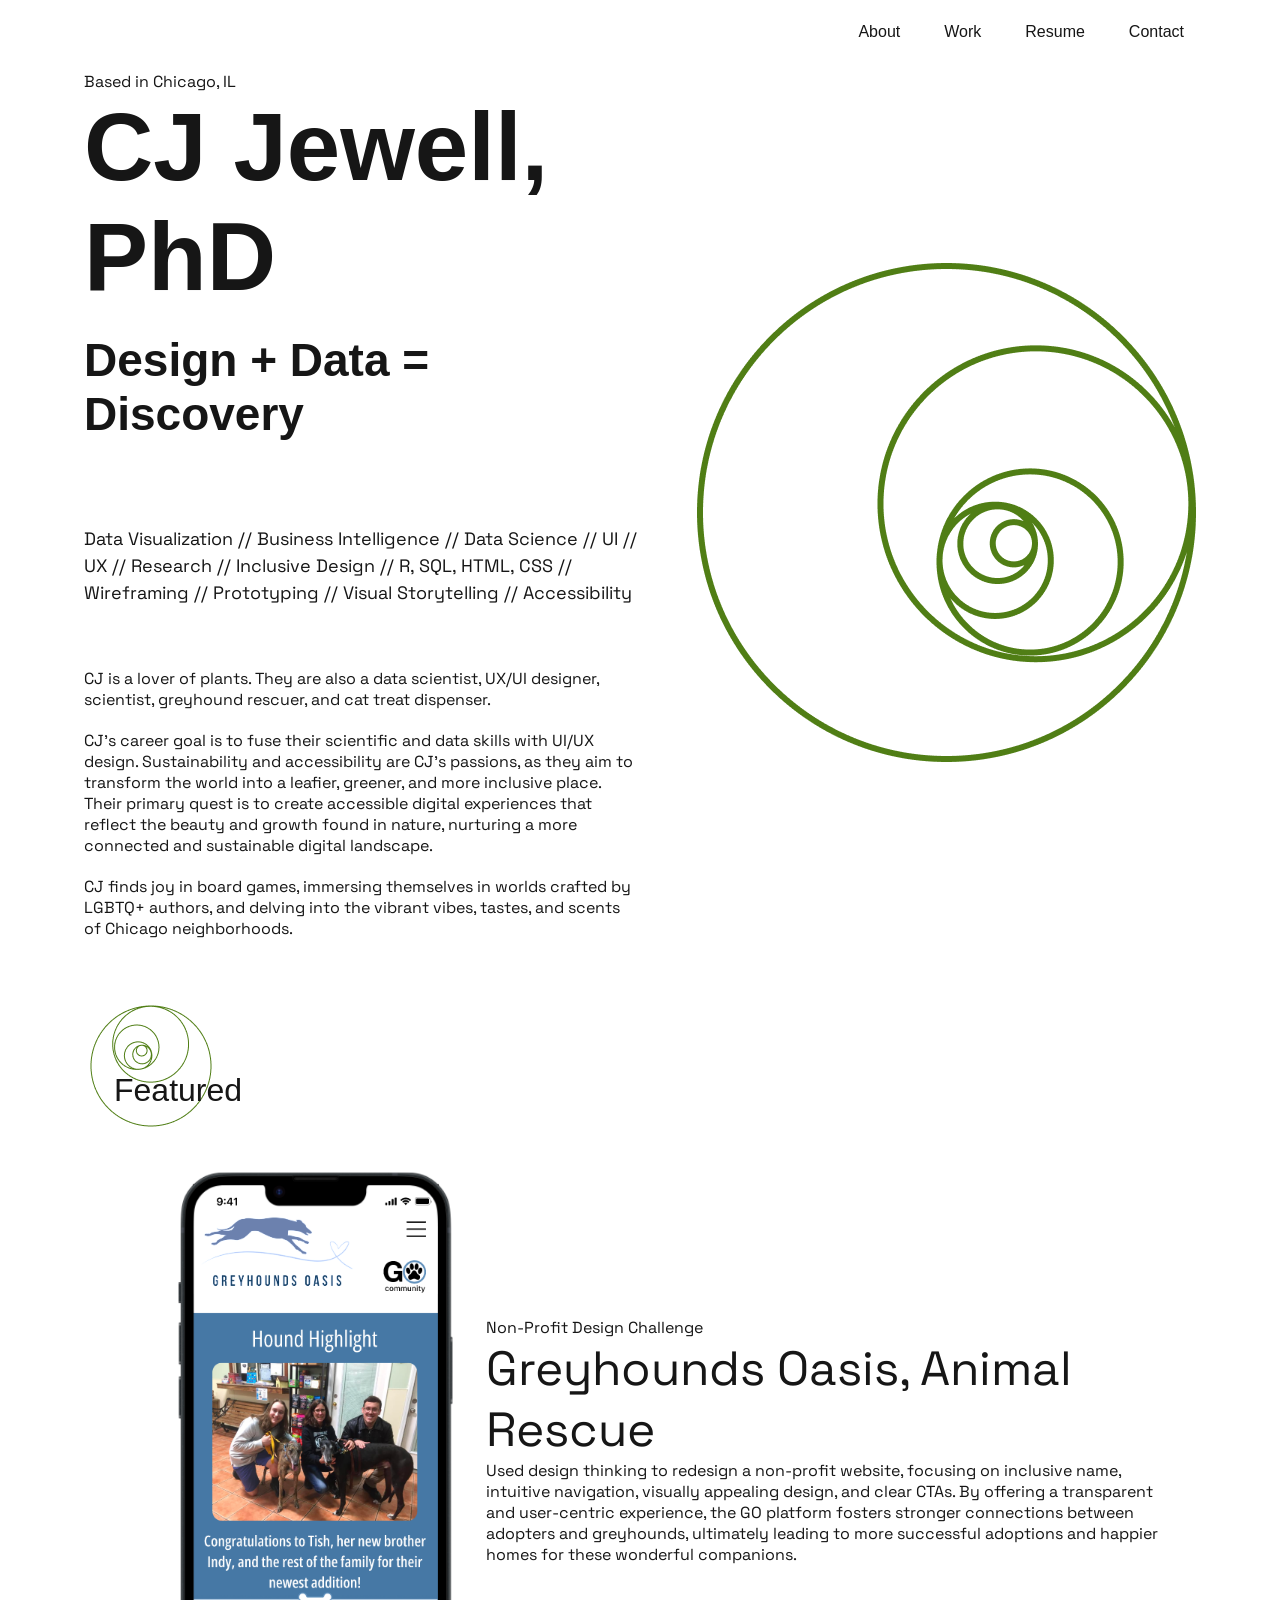
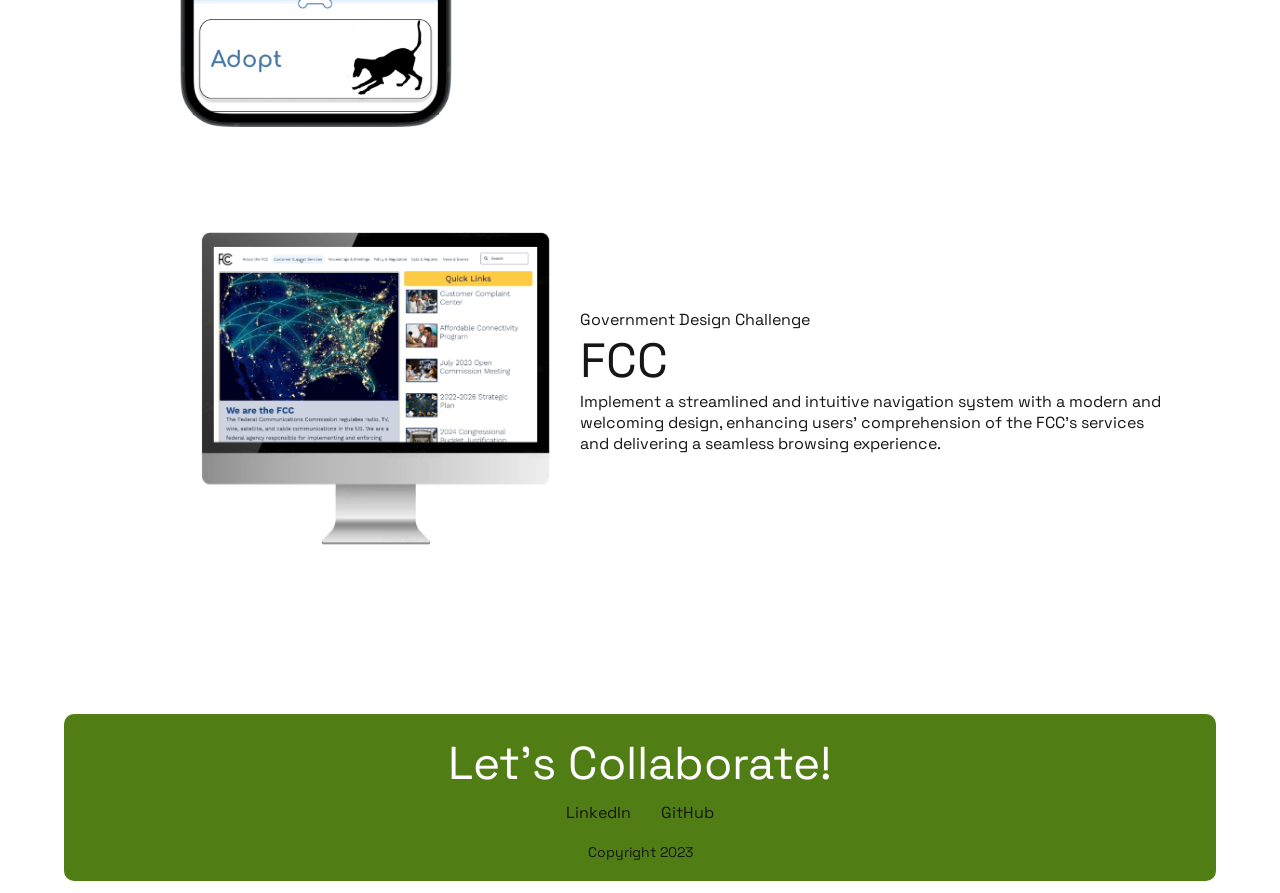
==== index.html @ e3244ff7 "Replaced with HW 18" ====
<!DOCTYPE html>
<html lang="en">
<head>
    <meta charset="UTF-8">
    <meta name="viewport" content="width=device-width, initial-scale=1.0">
    <title>CJ Jewell PhD</title>
    <link rel="stylesheet" href="CSS/style.css">

    <!--  Fonts -->
    <link rel="preconnect" href="https://fonts.googleapis.com">
    <link rel="preconnect" href="https://fonts.gstatic.com" crossorigin>
    <link href="https://fonts.googleapis.com/css2?family=Space+Grotesk:wght@300;400;500;600;700&display=swap" rel="stylesheet">

    <link rel="stylesheet" href="Fonts/VioletSans-Regular.ttf">



   <!--  <script src="script.js"></script> -->
</head>

<!-----------------         body         -------------------->

<body>

    <!------- header-->

    <header>
        <nav>
            <ul class="nav-list">
                <li><a href="#">About</a></li>
                <li><a href="#">Work</a></li>
                <li><a href="#">Resume</a></li>
                <li><a href="#">Contact</a></li>
            </ul>
        </nav>
    </header>
    

    <!--------hero-->
    <hero>
        <div class="hero-text-container">
            <p class = "chicago">Based in Chicago, IL</p>
            <h1 class = "cj">CJ Jewell, PhD</h1>
            <br>
            <h2 class = "ddd">Design + Data = Discovery</h2>
            <br>
            <br>
            <br>
            <br>    
            <p class="skills">Data Visualization // Business Intelligence // Data Science // UI // UX // Research // Inclusive Design // R, SQL, HTML, CSS // Wireframing // Prototyping // Visual Storytelling // Accessibility</p>

            <br>
            <br>
            <p>CJ is a lover of plants. They are also a data scientist, UX/UI designer, scientist, greyhound rescuer, and cat treat dispenser.</p>
            <p>CJ's career goal is to fuse their scientific and data skills with UI/UX design. Sustainability and accessibility are CJ's passions, as they aim to transform the world into a leafier, greener, and more inclusive place. Their primary quest is to create accessible digital experiences that reflect the beauty and growth found in nature, nurturing a more connected and sustainable digital landscape.</p>
            <p>CJ finds joy in board games, immersing themselves in worlds crafted by LGBTQ+ authors, and delving into the vibrant vibes, tastes, and scents of Chicago neighborhoods.</p>

        </div>
        

        <div class = "hero-logo-container">    
            <img src="Images/Logo.png"> 
        </div>

    </hero>







    <!--------main-->
    <main>
        <div class="topicheader">
            <div class="headertext">
                <p class="topictext">Featured</p>

            </div>
        </div>
        <br>
        <br>

        <div class="grid-container">
            <eyecandy class="grid-item">
              <img src="Images/GO Mobile Home.png">
            </eyecandy>
            <projtext>
                <projtype>Non-Profit Design Challenge</projtype>
                <br>
                <projtitle id="ProjectTitle">Greyhounds Oasis, Animal Rescue</projtitle>
                <br>
                <description>Used design thinking to redesign a non-profit website, focusing on inclusive name, intuitive navigation, visually appealing design, and clear CTAs. By offering a transparent and user-centric experience, the GO platform fosters stronger connections between adopters and greyhounds, ultimately leading to more successful adoptions and happier homes for these wonderful companions.</description>
            </projtext>
        </div>
          
        <div class="grid-container">
            <eyecandy class="grid-item">
              <img src="Images/FCC Desktop Home.png">
            </eyecandy>
            <projtext>
                <projtype>Government Design Challenge</projtype>
                <br>
                <projtitle id="ProjectTitle">FCC</projtitle>
                <br>
                <description>Implement a streamlined and intuitive navigation system with a modern and welcoming design, enhancing users' comprehension of the FCC's services and delivering a seamless browsing experience.</description>
            </projtext>
        </div>
    </main>
    <br>
    <br>
    <br>
    
    <!------- footer-->

    <footer>
 <!--      <div class="dome-background">
            <div class="dome">
                <div class="content"> -->
                    <p class="colab">Let's Collaborate!</p>
                    <ul class="footlist">
                        <li><a href="https://www.linkedin.com/in/cj-jewell">LinkedIn</a></li>
                        <li><a href="https://github.com/CJ-Jewell">GitHub</a></li>
                        <!-- <li><a href="#">Email</a></li> -->
                    </ul>
                    <p>Copyright 2023</p>
            <!--    </div>
            </div>
        </div> -->
        
    </footer>

</body>
</html>
---- CSS/style.css ----
/* style */

/* Reset some default browser styles */
body, h1, h2, h3, p, ul, li {
    margin: 0;
    padding: 0;
    list-style-type: none;
}


/* Whole page */
body {
    background-color: #fff;
    color: #161616;
    font-family: 'Space Grotesk', sans-serif;
    padding: 1% 5% 1% 5%;
}

p {
    margin-bottom: 20px;
}

/*** Header ***/
header {
    background-color: #fff;
    padding: 10px 20px;
    display: flex;
    justify-content: flex-end; /* aligns nav li to the right*/
    align-items: center; /* vertically aligns items */
    font-family: "Violet Sans", sans-serif;
}

/* Navigation links */
.nav-list {
    list-style: none;
    display: flex;
    align-items: center;
    margin: 0;
    padding: 0;
}

.nav-list li {
    margin-left: 20px;
}

.nav-list li:first-child {
    margin-left: 0;
}

.nav-list a {
    text-decoration: none;
    color: #161616;
    padding: 8px 12px;
    background-color: #fff;
    border-radius: 20px;
    transition: background-color 0.2s ease;
}

.nav-list a:hover {
    background-color: #507E15;
}


/*** hero ***/
hero {
    display: flex;
    flex-direction: row;
    align-items: center;
    justify-content: space-between;
    padding: 20px;
    background-color: #fff;
}

.chicago {
    font-size: 16px;
    margin: 0;
}

.cj {
    font-size: 96px;
    font-family: "Violet Sans", sans-serif;
    margin:0;
}

.ddd {
    font-size: 46px;
    font-family: "Violet Sans", sans-serif;
}

.skills {
    line-height: 1.5;
    font-size: 18px;
}


/* Images */

.hero-logo-container img {
    max-width: 100%;
    height: auto;
    margin-left: 20px;
}

.hero-text-container {
    flex: 1;
    margin-right: 40px;
}





/* Style the main content section */
main {
    padding: 20px;
}

.topicheader {
    display: flex;
    height: 110px;
    width: 100%;
    flex-direction: row;
}

.headertext {
    position: relative;
    background-image: url("../Images/Logo\ Small.png");
    background-repeat: no-repeat;
    margin-bottom: 20px;
    padding: 10px;
    display: flex;
    width: 100%;
    height: 100%;
    padding-top: 20px;
    justify-content: flex-start;
    align-items: flex-end;

}

.topictext {
    font-size: 32px;
    font-family: "Violet Sans", sans-serif;
    margin: 20px;
}

/********** main content */
.grid-container {
    display: grid;
    grid-template-areas: 
    "eyecandy projtext projtext"
    "eyecandy projtext projtext"
    "eyecandy projtext projtext";
    justify-content: center; 
    align-items: center;
    gap: 30px; /* between grid items */
    margin-bottom: 20px; /* margin between grid containers */
  }
  
.projtext {
    display:grid;
    grid-template-areas:
    "projtype"
    "projtitle"
    "description";
}

.projtext > projtitle {
    background-color: antiquewhite;
}
  /* Style for the grid item containing the image */
  .grid-item img {
    max-width: 75%;
    height: auto;
    align-content: center;
    justify-content: right;
    margin-left: 25%;
    padding-top: 20px;
  }
  
  /* Style for the text grid item */
  .grid-item.text {
    text-align: left;
  }

  #ProjectTitle {
    font-size: 48px;
    font-family: 'Space Grotesk', sans-serif;
  }




/***** Style the footer */
footer {
    background-color: #507E15; 
    color: #161616;
    text-align: center;
    padding: 20px;
    position: relative;
    display: flex;
    flex-direction: column;
    align-items: center;
    border-radius: 10px;
}

/*
.dome-background {
    position: absolute;
    top: 0;
    left: 0;
    right: 0;
    height: 350px;
    overflow: hidden;
}

.dome {
    position: absolute;
    bottom: -350px; /* Half of the dome height */
/*    left: 50%;
    transform: translateX(-50%);
    width: 80%;
    height: 600px; /* Adjust the height of the dome */
/*    background-color: #507E15;
    border-radius: 50%;
    border-top-left-radius: 10;
    border-top-right-radius: 10;
    z-index: -1;
}

.content {
    position: absolute;
    bottom: 80%;
    left: 50%;
    transform: translate(-50%,50%);
    display: flex;
    align-items: center;
    flex-direction: column;
    z-index: 1;
}
*/  

.colab {
    font-size: 46px;
    margin-bottom: 10px;
    color: #fff;
}


/* Style for the navigation list */
.footlist {
    display: flex;
    justify-content: center;
    margin-bottom: 20px;
    z-index: 1;
}

.footlist li {
    margin: 0 15px;
}

.footlist a {
    text-decoration: none;
    color: #161616;
    transition: all 0.3s ease;
}

.footlist a:hover {
    color: #fff;
}

/* copyright */
footer p:last-child {
    margin: 0;
    font-size: 14px;
}


/* Media query for responsiveness */
@media (max-width: 768px) {
    nav li {
        display: block;
        margin-right: 0;
        margin-bottom: 10px;
    }

    .grid-container {
        grid-template-areas: 
        "eyecandy"
        "projtext";
    }
}
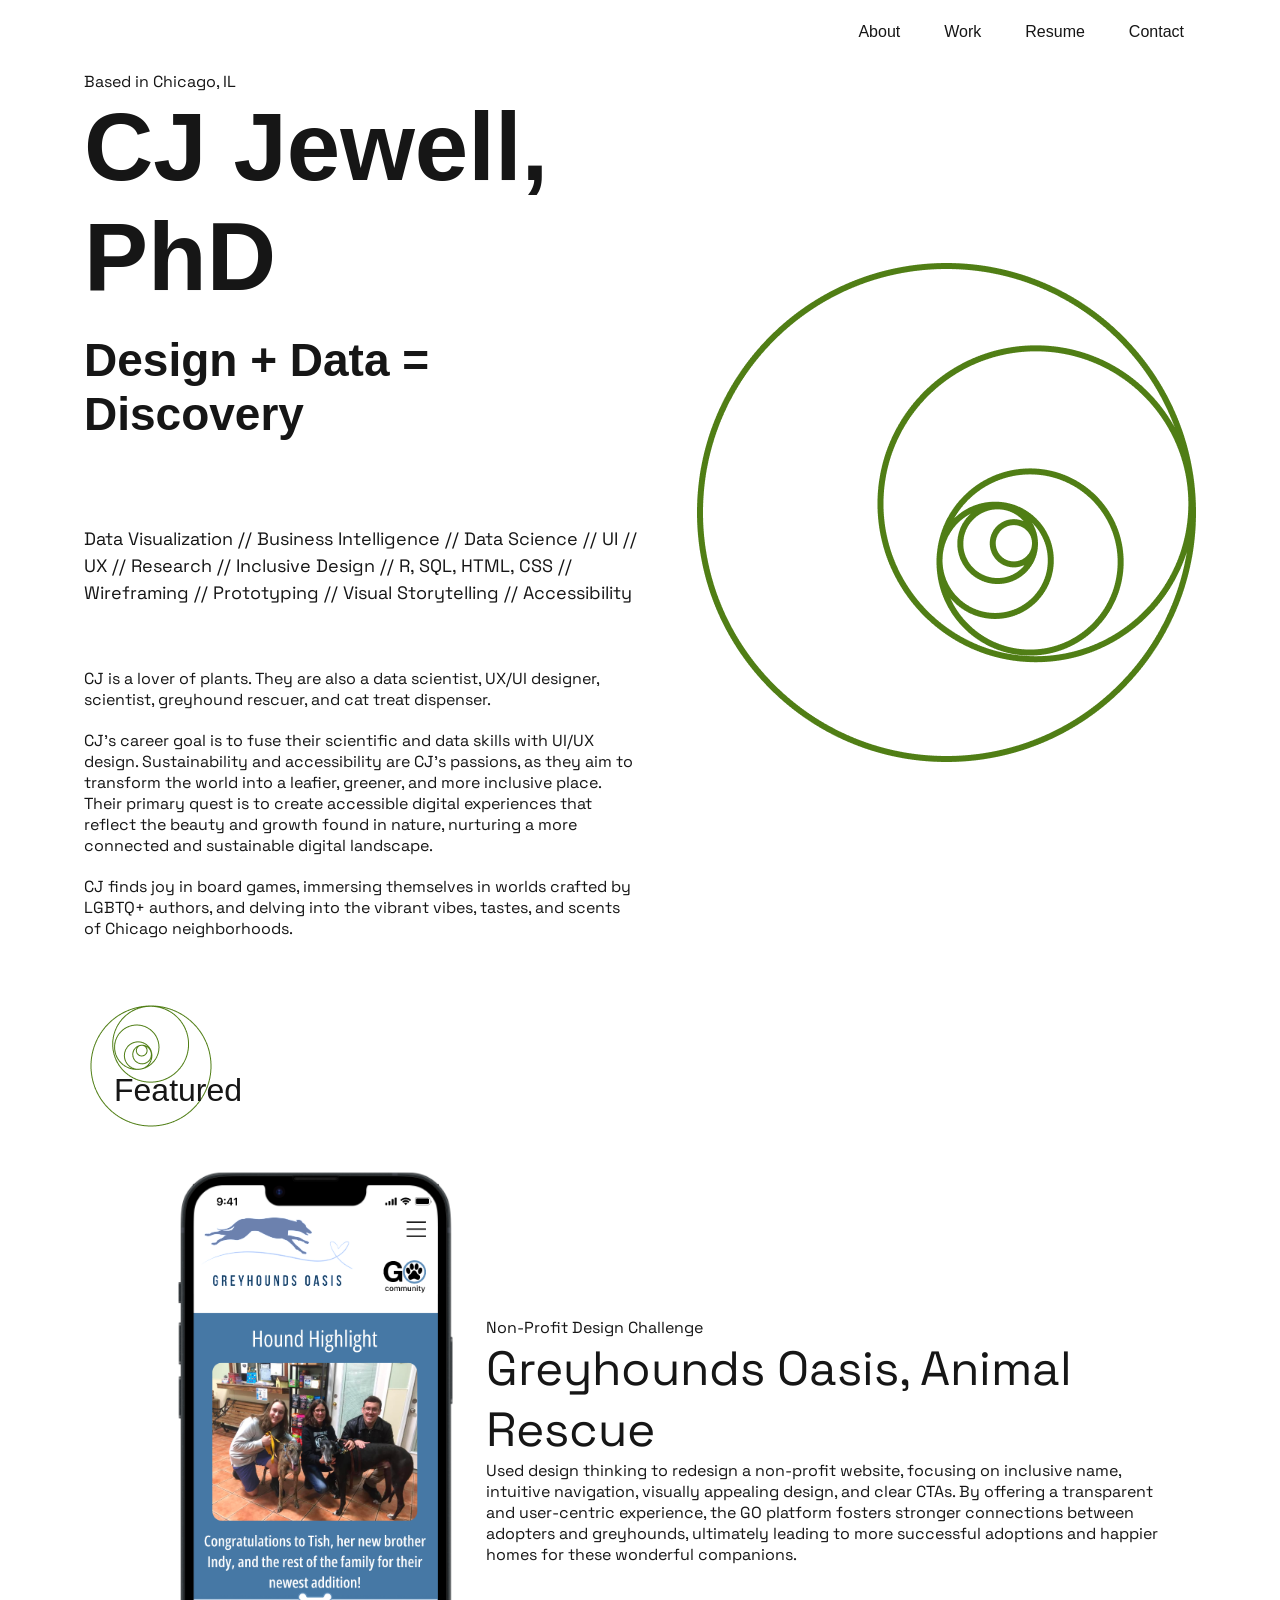
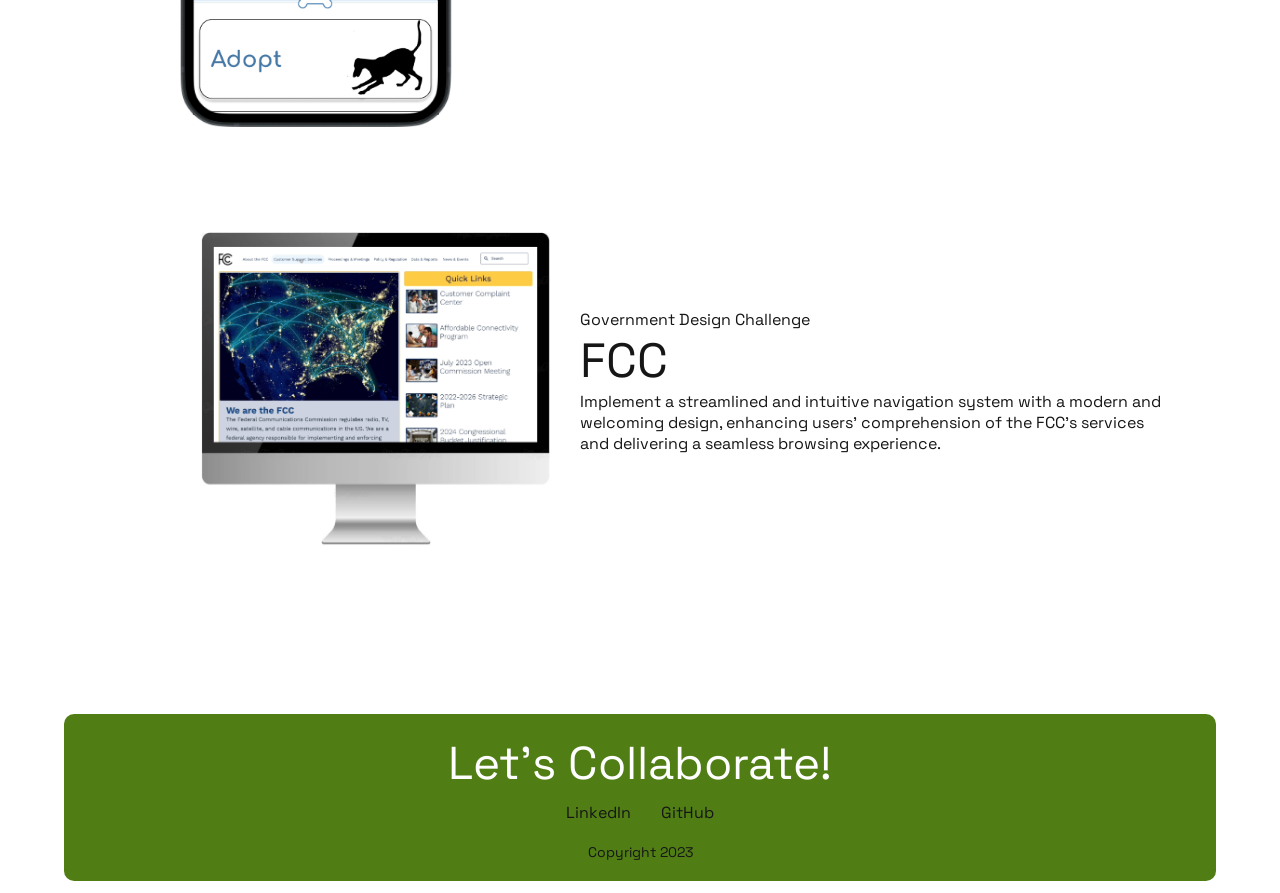
==== commit 26b1f864: "updated with HW 19 particles" ====
--- a/index.html
+++ b/index.html
@@ -35,6 +35,39 @@
         </nav>
     </header>
     
+    <!--------- background -->
+    <div id="particle-container">
+        <div class="particle"></div>
+        <div class="particle"></div>
+        <div class="particle"></div>
+        <div class="particle"></div>
+        <div class="particle"></div>
+        <div class="particle"></div>
+        <div class="particle"></div>
+        <div class="particle"></div>
+        <div class="particle"></div>
+        <div class="particle"></div>
+        <div class="particle"></div>
+        <div class="particle"></div>
+        <div class="particle"></div>
+        <div class="particle"></div>
+        <div class="particle"></div>
+        <div class="particle"></div>
+        <div class="particle"></div>
+        <div class="particle"></div>
+        <div class="particle"></div>
+        <div class="particle"></div>
+        <div class="particle"></div>
+        <div class="particle"></div>
+        <div class="particle"></div>
+        <div class="particle"></div>
+        <div class="particle"></div>
+        <div class="particle"></div>
+        <div class="particle"></div>
+        <div class="particle"></div>
+        <div class="particle"></div>
+        <div class="particle"></div>
+    </div>
 
     <!--------hero-->
     <hero>
--- a/CSS/style.css
+++ b/CSS/style.css
@@ -10,7 +10,7 @@
 
 /* Whole page */
 body {
-    background-color: #fff;
+  /*  background-color: #fff; */
     color: #161616;
     font-family: 'Space Grotesk', sans-serif;
     padding: 1% 5% 1% 5%;
@@ -61,6 +61,42 @@
 }
 
 
+/*** Particle Background ***/
+#particle-container {
+    z-index: -2;
+    position: fixed;
+    top: 0;
+    left: 0;
+    width: 100%;
+    height: 100%;
+}
+
+.particle {
+	position: absolute;
+ 	border-radius: 50%;
+}
+
+@for $i from 1 through 30 {
+	@keyframes particle-animation-#{$i} {
+		100% {
+			transform: translate3d((random(90) * 1vw), (random(90) * 1vh), (random(100) * 1px));
+		}
+	}
+	
+	.particle:nth-child(#{$i}){
+		animation: particle-animation-#{$i} 60s infinite;
+		$size: random(5) + 5 + px;
+		opacity: random(100)/100;
+		height: $size;
+		width: $size;
+		animation-delay: -$i * .2s;
+		transform: translate3d((random(90) * 1vw), (random(90) * 1vh), (random(100) * 1px));
+		background: hsl(random(360), 70%, 50%);
+	}
+}
+
+
+
 /*** hero ***/
 hero {
     display: flex;
@@ -68,7 +104,7 @@
     align-items: center;
     justify-content: space-between;
     padding: 20px;
-    background-color: #fff;
+  /*  background-color: #fff; */
 }
 
 .chicago {
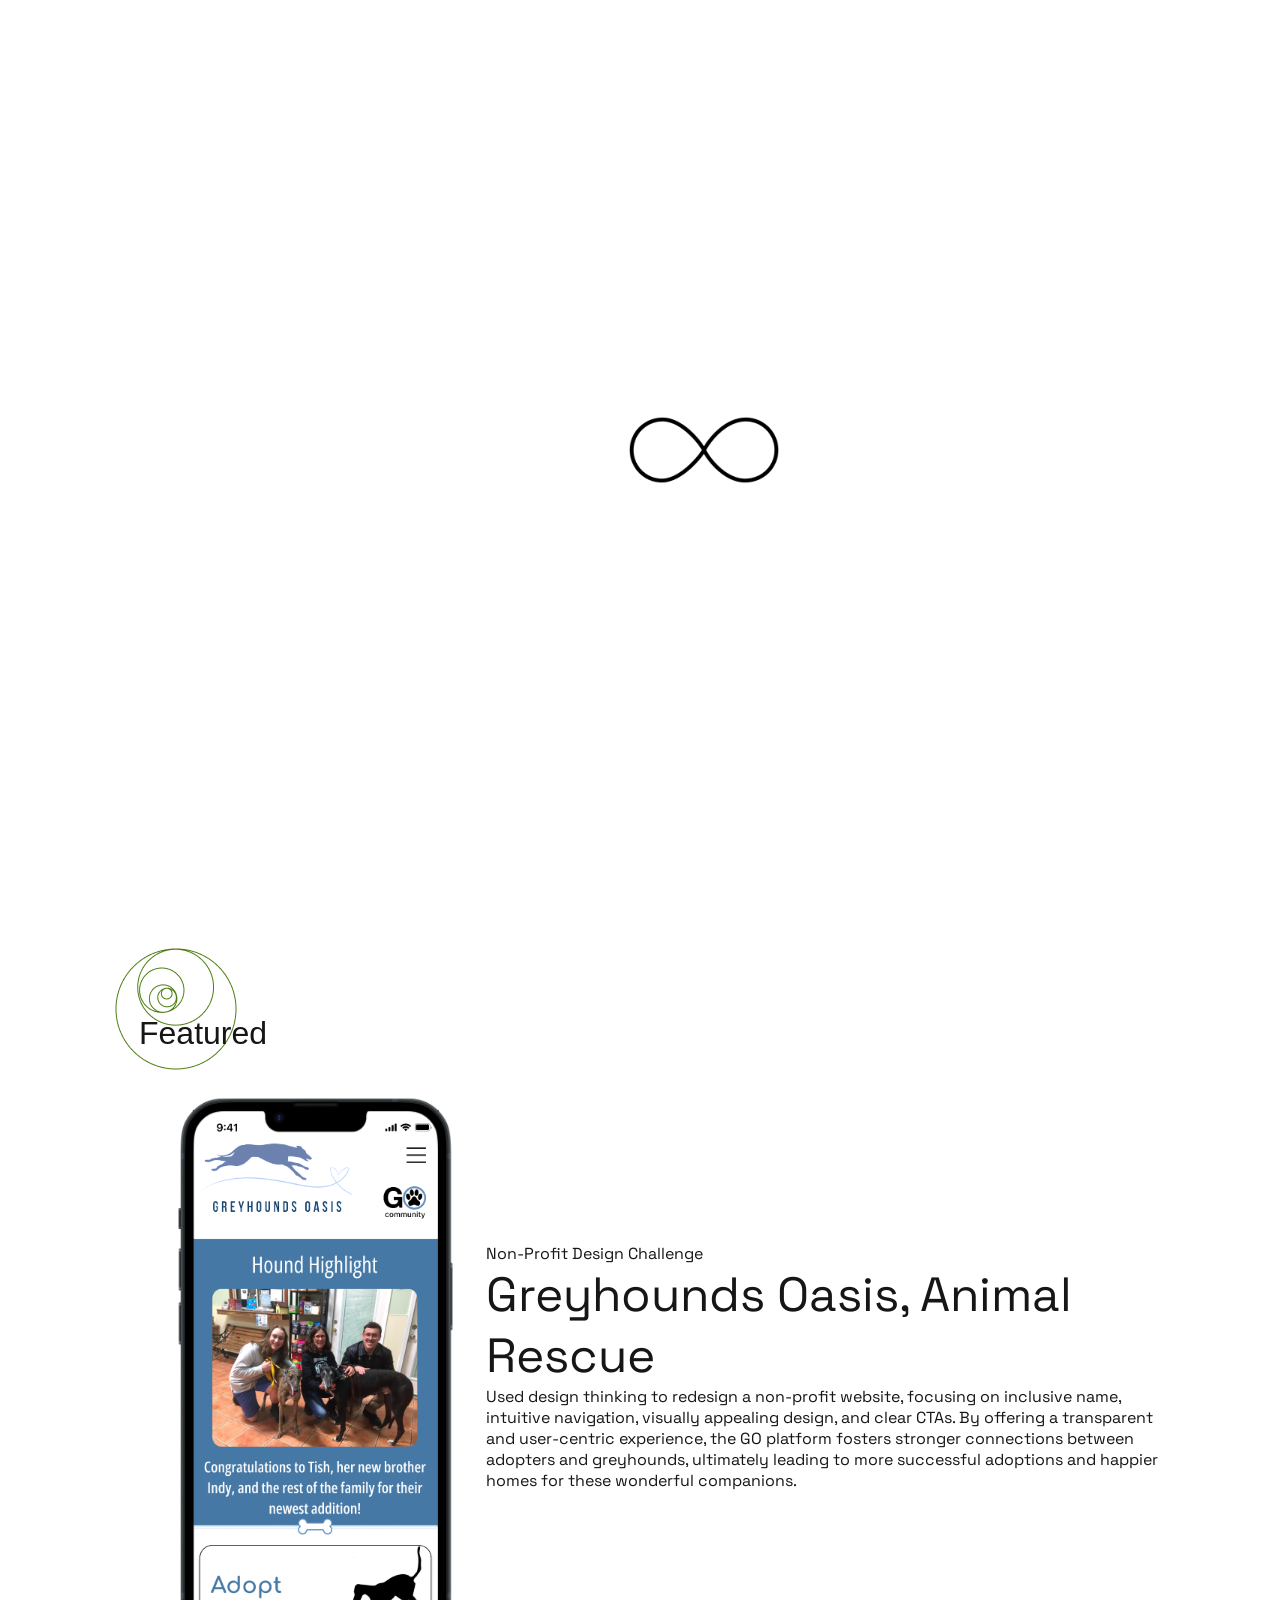
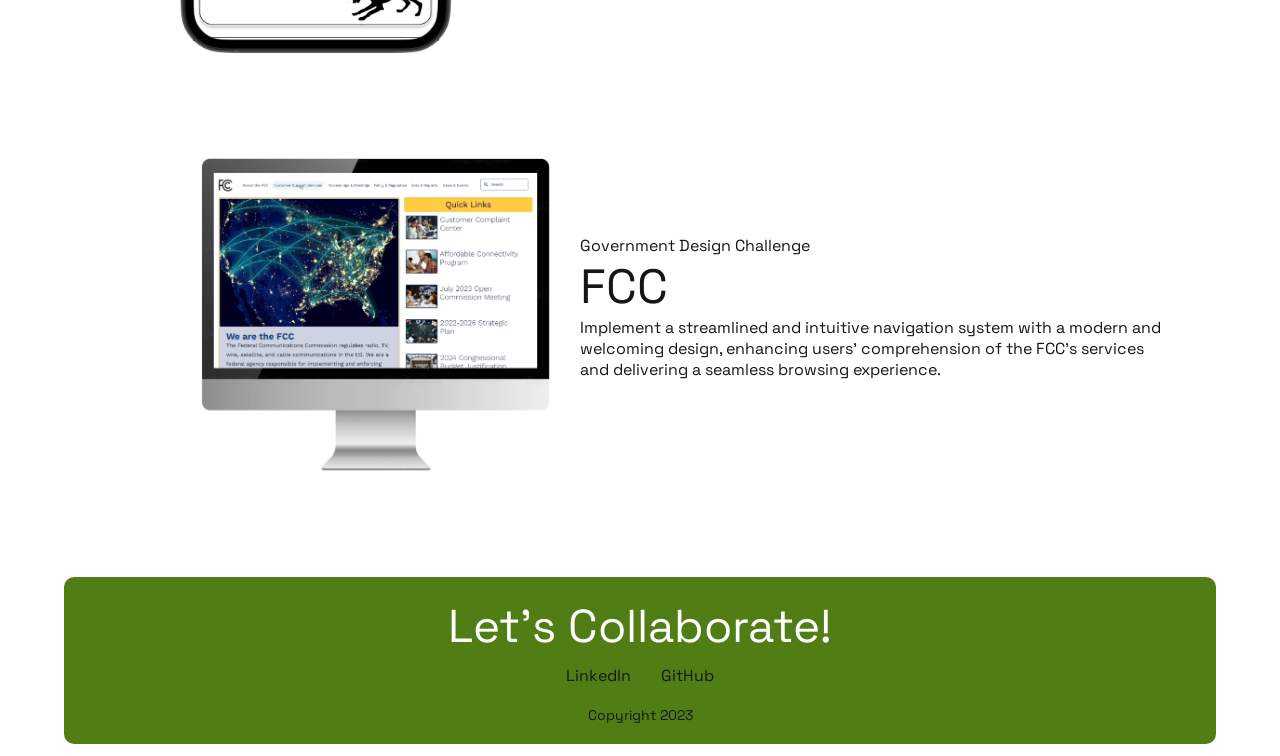
==== commit 690f8574: "updated with HW 19" ====
--- a/index.html
+++ b/index.html
@@ -4,7 +4,12 @@
     <meta charset="UTF-8">
     <meta name="viewport" content="width=device-width, initial-scale=1.0">
     <title>CJ Jewell PhD</title>
+    
+    <script src="https://code.jquery.com/jquery-3.6.0.min.js"></script>
+    
     <link rel="stylesheet" href="CSS/style.css">
+
+    <script src="JS/index.js"></script>
 
     <!--  Fonts -->
     <link rel="preconnect" href="https://fonts.googleapis.com">
@@ -14,76 +19,40 @@
     <link rel="stylesheet" href="Fonts/VioletSans-Regular.ttf">
 
 
-
-   <!--  <script src="script.js"></script> -->
 </head>
 
 <!-----------------         body         -------------------->
 
 <body>
 
+
+
     <!------- header-->
 
     <header>
         <nav>
             <ul class="nav-list">
-                <li><a href="#">About</a></li>
-                <li><a href="#">Work</a></li>
+                <li><a href="#about">About</a></li>
+                <li><a href="#work">Work</a></li>
                 <li><a href="#">Resume</a></li>
-                <li><a href="#">Contact</a></li>
+                <li><a href="#contact">Contact</a></li>
             </ul>
         </nav>
     </header>
     
-    <!--------- background -->
-    <div id="particle-container">
-        <div class="particle"></div>
-        <div class="particle"></div>
-        <div class="particle"></div>
-        <div class="particle"></div>
-        <div class="particle"></div>
-        <div class="particle"></div>
-        <div class="particle"></div>
-        <div class="particle"></div>
-        <div class="particle"></div>
-        <div class="particle"></div>
-        <div class="particle"></div>
-        <div class="particle"></div>
-        <div class="particle"></div>
-        <div class="particle"></div>
-        <div class="particle"></div>
-        <div class="particle"></div>
-        <div class="particle"></div>
-        <div class="particle"></div>
-        <div class="particle"></div>
-        <div class="particle"></div>
-        <div class="particle"></div>
-        <div class="particle"></div>
-        <div class="particle"></div>
-        <div class="particle"></div>
-        <div class="particle"></div>
-        <div class="particle"></div>
-        <div class="particle"></div>
-        <div class="particle"></div>
-        <div class="particle"></div>
-        <div class="particle"></div>
-    </div>
+
 
     <!--------hero-->
-    <hero>
+    <!--------hero -->
+    <hero id="about">
         <div class="hero-text-container">
             <p class = "chicago">Based in Chicago, IL</p>
             <h1 class = "cj">CJ Jewell, PhD</h1>
-            <br>
+        
             <h2 class = "ddd">Design + Data = Discovery</h2>
-            <br>
-            <br>
-            <br>
-            <br>    
+     
             <p class="skills">Data Visualization // Business Intelligence // Data Science // UI // UX // Research // Inclusive Design // R, SQL, HTML, CSS // Wireframing // Prototyping // Visual Storytelling // Accessibility</p>
 
-            <br>
-            <br>
             <p>CJ is a lover of plants. They are also a data scientist, UX/UI designer, scientist, greyhound rescuer, and cat treat dispenser.</p>
             <p>CJ's career goal is to fuse their scientific and data skills with UI/UX design. Sustainability and accessibility are CJ's passions, as they aim to transform the world into a leafier, greener, and more inclusive place. Their primary quest is to create accessible digital experiences that reflect the beauty and growth found in nature, nurturing a more connected and sustainable digital landscape.</p>
             <p>CJ finds joy in board games, immersing themselves in worlds crafted by LGBTQ+ authors, and delving into the vibrant vibes, tastes, and scents of Chicago neighborhoods.</p>
@@ -98,21 +67,23 @@
     </hero>
 
 
+     <!-- particles.js container --> 
+     
+
+
 
 
 
 
 
     <!--------main-->
-    <main>
+    <main id="work">
         <div class="topicheader">
             <div class="headertext">
                 <p class="topictext">Featured</p>
-
             </div>
         </div>
-        <br>
-        <br>
+
 
         <div class="grid-container">
             <eyecandy class="grid-item">
@@ -140,13 +111,10 @@
             </projtext>
         </div>
     </main>
-    <br>
-    <br>
-    <br>
-    
+
     <!------- footer-->
 
-    <footer>
+    <footer id="contact">
  <!--      <div class="dome-background">
             <div class="dome">
                 <div class="content"> -->
@@ -163,5 +131,10 @@
         
     </footer>
 
+
+    <div class = "preloader">
+        <img src="/Images/white-infinity-symbol-transparent-background-circle.png">
+    </div>
+
 </body>
 </html>
--- a/CSS/style.css
+++ b/CSS/style.css
@@ -1,6 +1,11 @@
 /* style */
-
+/* @import "compass/css3";
 /* Reset some default browser styles */
+
+html {
+    scroll-behavior: smooth;
+}
+
 body, h1, h2, h3, p, ul, li {
     margin: 0;
     padding: 0;
@@ -61,42 +66,6 @@
 }
 
 
-/*** Particle Background ***/
-#particle-container {
-    z-index: -2;
-    position: fixed;
-    top: 0;
-    left: 0;
-    width: 100%;
-    height: 100%;
-}
-
-.particle {
-	position: absolute;
- 	border-radius: 50%;
-}
-
-@for $i from 1 through 30 {
-	@keyframes particle-animation-#{$i} {
-		100% {
-			transform: translate3d((random(90) * 1vw), (random(90) * 1vh), (random(100) * 1px));
-		}
-	}
-	
-	.particle:nth-child(#{$i}){
-		animation: particle-animation-#{$i} 60s infinite;
-		$size: random(5) + 5 + px;
-		opacity: random(100)/100;
-		height: $size;
-		width: $size;
-		animation-delay: -$i * .2s;
-		transform: translate3d((random(90) * 1vw), (random(90) * 1vh), (random(100) * 1px));
-		background: hsl(random(360), 70%, 50%);
-	}
-}
-
-
-
 /*** hero ***/
 hero {
     display: flex;
@@ -121,11 +90,14 @@
 .ddd {
     font-size: 46px;
     font-family: "Violet Sans", sans-serif;
+    padding-top: 10px;
+    padding-bottom: 30px;
 }
 
 .skills {
     line-height: 1.5;
     font-size: 18px;
+    padding-bottom: 25px;
 }
 
 
@@ -156,6 +128,7 @@
     height: 110px;
     width: 100%;
     flex-direction: row;
+    padding: 25px;
 }
 
 .headertext {
@@ -221,6 +194,13 @@
   #ProjectTitle {
     font-size: 48px;
     font-family: 'Space Grotesk', sans-serif;
+    padding-top: 15px;
+    padding-bottom: 15px;
+  }
+
+  .projtitle {
+    padding-top: 15px;
+    padding-bottom: 15px;
   }
 
 
@@ -311,6 +291,38 @@
 }
 
 
+.preloader {
+    background: black;
+    position:fixed;
+    width: 100%;
+    height: 100%;
+    z-index:100000;
+    background-color: white;
+    top: 0;
+    display: flex;
+    align-items: center;
+    justify-content: center;
+}
+
+.preloader img {
+  animation: spin 3s ease;
+  width: 150px;
+}
+
+
+@keyframes spin {
+  0% {
+    transform: rotate(0deg);
+  }
+  50% {
+    transform: rotate(360deg);
+  }
+  100% {
+    transform: rotate(720deg);
+  }
+}
+
+
 /* Media query for responsiveness */
 @media (max-width: 768px) {
     nav li {
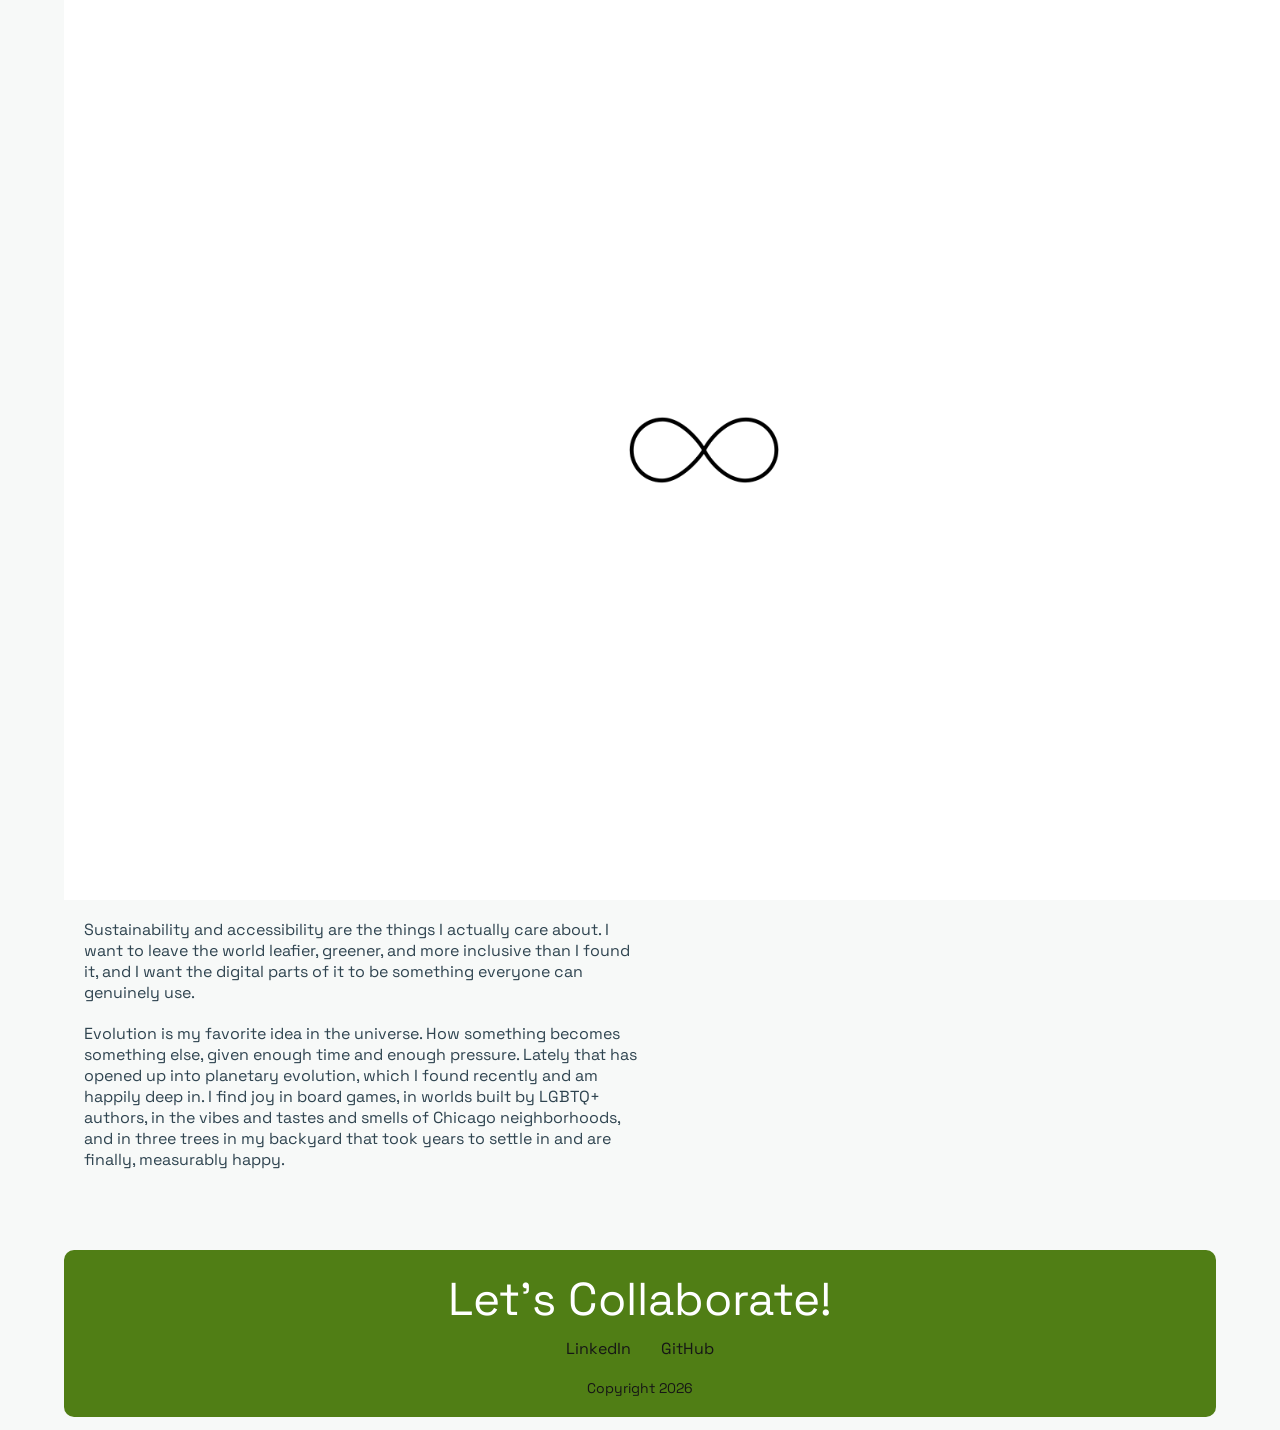
==== commit 14961e4e: "Rebuild Work page and refresh About Move the portfolio off the bootcamp URL and into work/ on the ma" ====
--- a/index.html
+++ b/index.html
@@ -7,7 +7,7 @@
     
     <script src="https://code.jquery.com/jquery-3.6.0.min.js"></script>
     
-    <link rel="stylesheet" href="CSS/style.css">
+    <link rel="stylesheet" href="CSS/style.css?v=10">
 
     <script src="JS/index.js"></script>
 
@@ -32,10 +32,9 @@
     <header>
         <nav>
             <ul class="nav-list">
-                <li><a href="#about">About</a></li>
-                <li><a href="#work">Work</a></li>
-                <li><a href="#">Resume</a></li>
-                <li><a href="#contact">Contact</a></li>
+                <li><a href="#about" aria-current="page">About</a></li>
+                <li><a href="work/">Work</a></li>
+                <li><a href="https://www.linkedin.com/in/cj-jewell">LinkedIn</a></li>
             </ul>
         </nav>
     </header>
@@ -51,11 +50,17 @@
         
             <h2 class = "ddd">Design + Data = Discovery</h2>
      
-            <p class="skills">Data Visualization // Business Intelligence // Data Science // UI // UX // Research // Inclusive Design // R, SQL, HTML, CSS // Wireframing // Prototyping // Visual Storytelling // Accessibility</p>
+            <p class="skills">Data Platform // Analytics Engineering // Business Intelligence // Data Visualization // dbt, Snowflake, Omni // R, SQL, Python // UX/UI // Inclusive Design // Accessibility</p>
 
-            <p>CJ is a lover of plants. They are also a data scientist, UX/UI designer, scientist, greyhound rescuer, and cat treat dispenser.</p>
-            <p>CJ's career goal is to fuse their scientific and data skills with UI/UX design. Sustainability and accessibility are CJ's passions, as they aim to transform the world into a leafier, greener, and more inclusive place. Their primary quest is to create accessible digital experiences that reflect the beauty and growth found in nature, nurturing a more connected and sustainable digital landscape.</p>
-            <p>CJ finds joy in board games, immersing themselves in worlds crafted by LGBTQ+ authors, and delving into the vibrant vibes, tastes, and scents of Chicago neighborhoods.</p>
+            <p>I am a lover of plants. I am also a data platform leader, a designer, a scientist, a greyhound rescuer, and a fairly reliable cat treat dispenser.</p>
+
+            <p>These days I run data and analytics for a multi state operator, leading a team of engineers, analysts, and BI developers. Mostly that means building the thing everyone else gets to stand on, a governed single source of truth that around five hundred people can actually use without asking me first. Before this I spent six years in clinical and precision medicine analytics at a pharma company. Before that I earned a PhD in evolution, ecology, and behavior.</p>
+
+            <p>It is the same job every time. Take something tangled and make it usable by somebody who is not me. A semantic layer for five hundred people, a chart that tells the truth, a rescue site a first time adopter can move through with confidence. Same work, different tangle, and I love all of it.</p>
+
+            <p>Sustainability and accessibility are the things I actually care about. I want to leave the world leafier, greener, and more inclusive than I found it, and I want the digital parts of it to be something everyone can genuinely use.</p>
+
+            <p>Evolution is my favorite idea in the universe. How something becomes something else, given enough time and enough pressure. Lately that has opened up into planetary evolution, which I found recently and am happily deep in. I find joy in board games, in worlds built by LGBTQ+ authors, in the vibes and tastes and smells of Chicago neighborhoods, and in three trees in my backyard that took years to settle in and are finally, measurably happy.</p>
 
         </div>
         
@@ -77,39 +82,10 @@
 
 
     <!--------main-->
+    <!-- Greyhounds Oasis and FCC moved to work/ so they read as design
+         challenges alongside the rest. This slot is intentionally empty
+         until CJ decides what belongs on the homepage. -->
     <main id="work">
-        <div class="topicheader">
-            <div class="headertext">
-                <p class="topictext">Featured</p>
-            </div>
-        </div>
-
-
-        <div class="grid-container">
-            <eyecandy class="grid-item">
-              <img src="Images/GO Mobile Home.png">
-            </eyecandy>
-            <projtext>
-                <projtype>Non-Profit Design Challenge</projtype>
-                <br>
-                <projtitle id="ProjectTitle">Greyhounds Oasis, Animal Rescue</projtitle>
-                <br>
-                <description>Used design thinking to redesign a non-profit website, focusing on inclusive name, intuitive navigation, visually appealing design, and clear CTAs. By offering a transparent and user-centric experience, the GO platform fosters stronger connections between adopters and greyhounds, ultimately leading to more successful adoptions and happier homes for these wonderful companions.</description>
-            </projtext>
-        </div>
-          
-        <div class="grid-container">
-            <eyecandy class="grid-item">
-              <img src="Images/FCC Desktop Home.png">
-            </eyecandy>
-            <projtext>
-                <projtype>Government Design Challenge</projtype>
-                <br>
-                <projtitle id="ProjectTitle">FCC</projtitle>
-                <br>
-                <description>Implement a streamlined and intuitive navigation system with a modern and welcoming design, enhancing users' comprehension of the FCC's services and delivering a seamless browsing experience.</description>
-            </projtext>
-        </div>
     </main>
 
     <!------- footer-->
@@ -124,7 +100,7 @@
                         <li><a href="https://github.com/CJ-Jewell">GitHub</a></li>
                         <!-- <li><a href="#">Email</a></li> -->
                     </ul>
-                    <p>Copyright 2023</p>
+                    <p>Copyright 2026</p>
             <!--    </div>
             </div>
         </div> -->
--- a/CSS/style.css
+++ b/CSS/style.css
@@ -15,8 +15,8 @@
 
 /* Whole page */
 body {
-  /*  background-color: #fff; */
-    color: #161616;
+    background-color: #f7f9f8;
+    color: #2f4450;
     font-family: 'Space Grotesk', sans-serif;
     padding: 1% 5% 1% 5%;
 }
@@ -27,7 +27,7 @@
 
 /*** Header ***/
 header {
-    background-color: #fff;
+    background-color: transparent;   /* sits on the page, no white band */
     padding: 10px 20px;
     display: flex;
     justify-content: flex-end; /* aligns nav li to the right*/
@@ -54,15 +54,22 @@
 
 .nav-list a {
     text-decoration: none;
-    color: #161616;
-    padding: 8px 12px;
-    background-color: #fff;
+    color: #16303d;
+    padding: 8px 14px;
+    background-color: transparent;
     border-radius: 20px;
-    transition: background-color 0.2s ease;
-}
-
-.nav-list a:hover {
-    background-color: #507E15;
+    transition: background-color 0.2s ease, color 0.2s ease;
+}
+
+.nav-list a:hover,
+.nav-list a:focus-visible {
+    background-color: #2f8f5b;
+    color: #fff;
+}
+
+.nav-list a[aria-current="page"] {
+    background-color: #e9f4ee;
+    color: #1f6b41;
 }
 
 
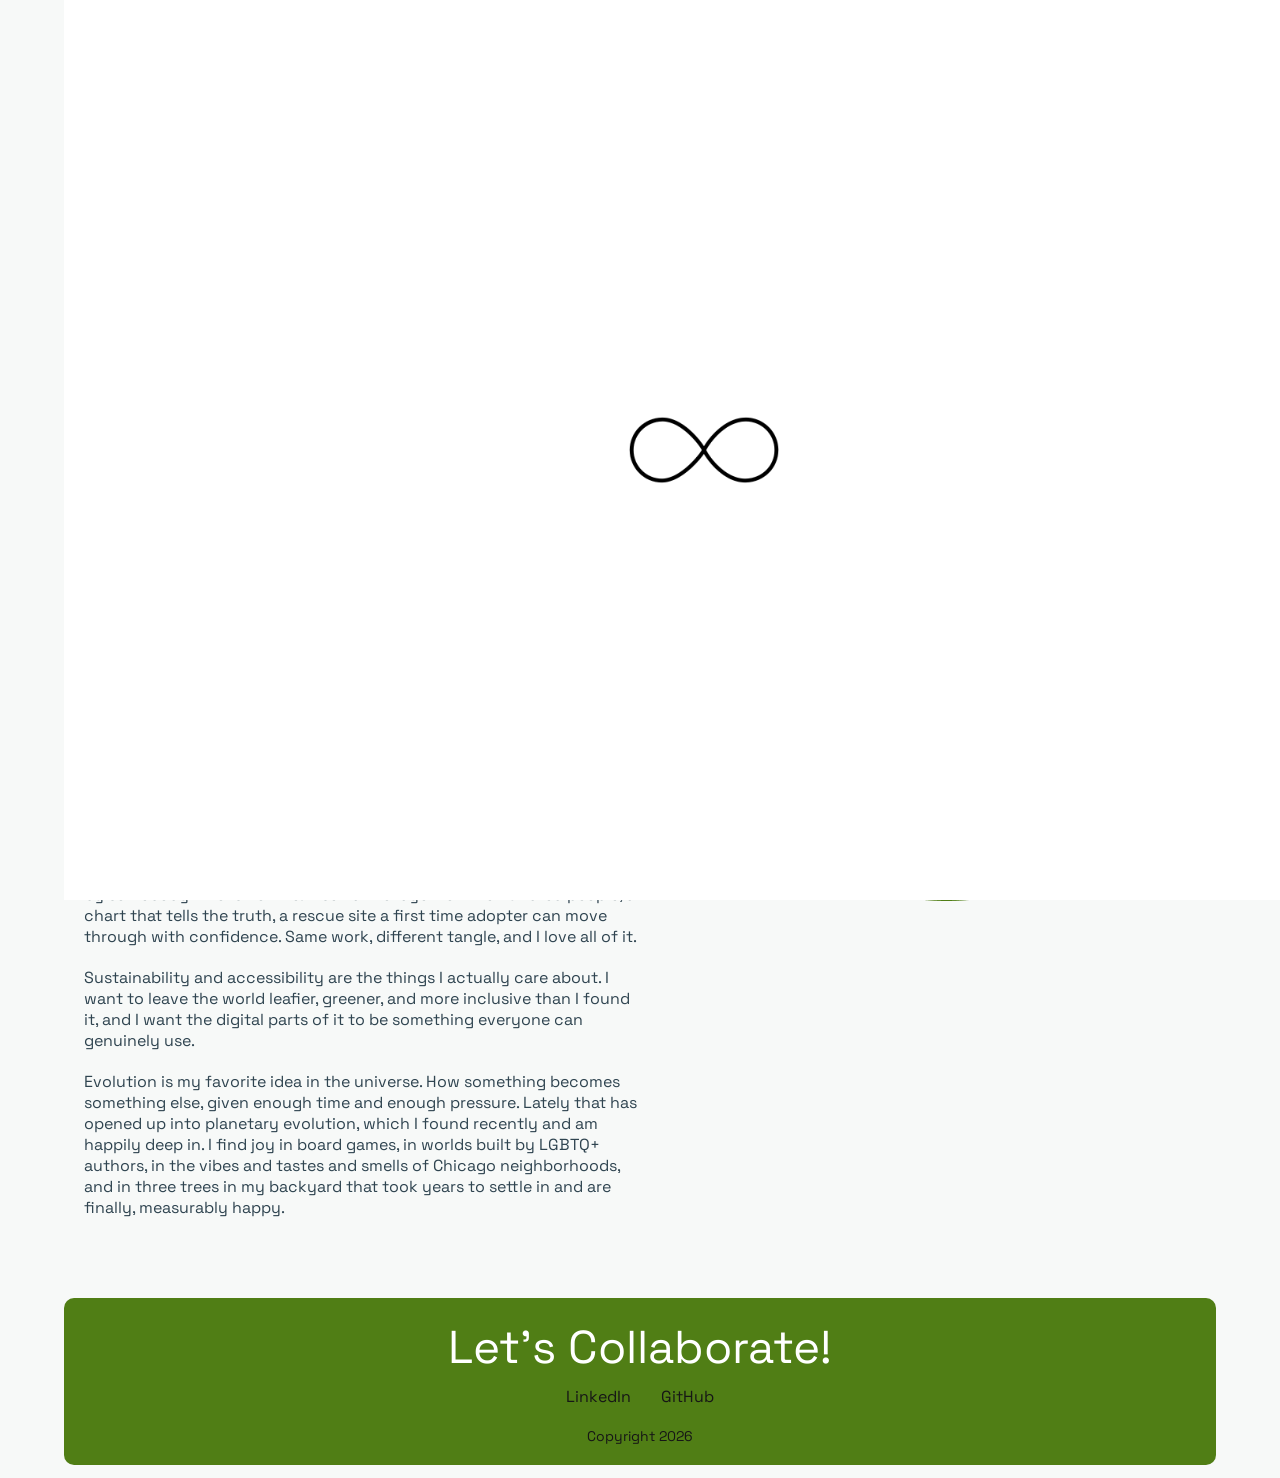
==== commit 5406ec70: "Update homepage About for Braze role Co-Authored-By: Claude Opus 5.5 <noreply@anthropic.com>" ====
--- a/index.html
+++ b/index.html
@@ -50,11 +50,11 @@
         
             <h2 class = "ddd">Design + Data = Discovery</h2>
      
-            <p class="skills">Data Platform // Analytics Engineering // Business Intelligence // Data Visualization // dbt, Snowflake, Omni // R, SQL, Python // UX/UI // Inclusive Design // Accessibility</p>
+            <p class="skills">People Data // Full-Stack Data // Analytics Engineering // Business Intelligence // Data Visualization // dbt, Snowflake, Looker, Omni // R, SQL, Python // UX/UI // Inclusive Design // Accessibility</p>
 
-            <p>I am a lover of plants. I am also a data platform leader, a designer, a scientist, a greyhound rescuer, and a fairly reliable cat treat dispenser.</p>
+            <p>I am a lover of plants. I am also a full-stack data person, a designer, a scientist, a greyhound rescuer, and a fairly reliable cat treat dispenser.</p>
 
-            <p>These days I run data and analytics for a multi state operator, leading a team of engineers, analysts, and BI developers. Mostly that means building the thing everyone else gets to stand on, a governed single source of truth that around five hundred people can actually use without asking me first. Before this I spent six years in clinical and precision medicine analytics at a pharma company. Before that I earned a PhD in evolution, ecology, and behavior.</p>
+            <p>These days I work in people data at Braze, on the People Analytics team, hands-on across the full stack from pipelines to insight. Before this I led data and analytics for a multi state operator, building the thing everyone else gets to stand on, a governed single source of truth that around five hundred people could actually use without asking me first. Before that I spent six years in clinical and precision medicine analytics at a pharma company, and before that I earned a PhD in evolution, ecology, and behavior.</p>
 
             <p>It is the same job every time. Take something tangled and make it usable by somebody who is not me. A semantic layer for five hundred people, a chart that tells the truth, a rescue site a first time adopter can move through with confidence. Same work, different tangle, and I love all of it.</p>
 
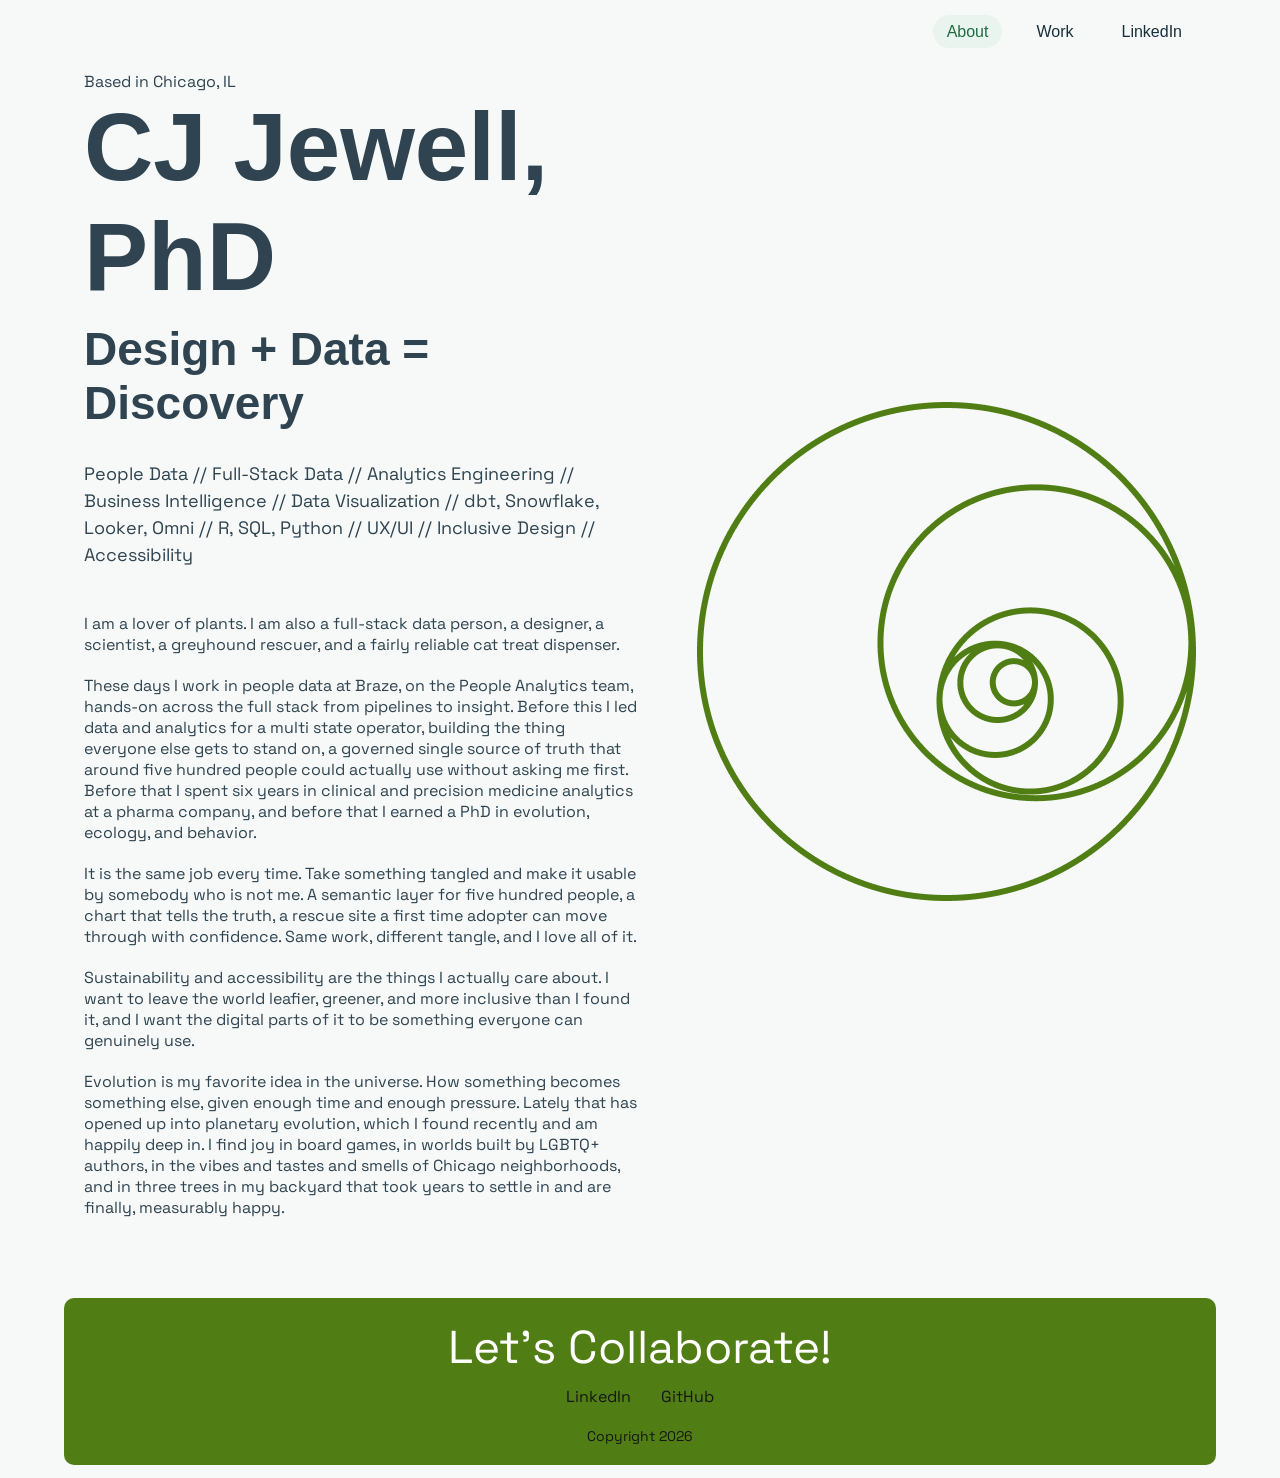
==== commit bc504b36: "Replace spinning loader with traced infinity Draws the loop in the site gradient, hides on page load" ====
--- a/index.html
+++ b/index.html
@@ -4,12 +4,20 @@
     <meta charset="UTF-8">
     <meta name="viewport" content="width=device-width, initial-scale=1.0">
     <title>CJ Jewell PhD</title>
+    <meta name="description" content="Design + Data = Discovery. Portfolio of data, design, and accessibility work by CJ Jewell, PhD.">
+    <meta property="og:type" content="website">
+    <meta property="og:url" content="https://cj-jewell.github.io/">
+    <meta property="og:title" content="CJ Jewell, PhD">
+    <meta property="og:description" content="Design + Data = Discovery. Portfolio of data, design, and accessibility work by CJ Jewell, PhD.">
+    <meta property="og:image" content="https://cj-jewell.github.io/Images/og/home.png">
+    <meta property="og:image:width" content="1200">
+    <meta property="og:image:height" content="630">
+    <meta property="og:image:alt" content="CJ Jewell, PhD. Design + Data = Discovery.">
+    <meta name="twitter:card" content="summary_large_image">
     
-    <script src="https://code.jquery.com/jquery-3.6.0.min.js"></script>
-    
-    <link rel="stylesheet" href="CSS/style.css?v=10">
+    <link rel="stylesheet" href="CSS/style.css?v=11">
 
-    <script src="JS/index.js"></script>
+    <script src="JS/index.js?v=2" defer></script>
 
     <!--  Fonts -->
     <link rel="preconnect" href="https://fonts.googleapis.com">
@@ -108,8 +116,18 @@
     </footer>
 
 
-    <div class = "preloader">
-        <img src="/Images/white-infinity-symbol-transparent-background-circle.png">
+    <div class="preloader" aria-hidden="true">
+        <svg viewBox="0 0 120 100" width="150" height="125">
+            <defs>
+                <linearGradient id="inf-grad" x1="15" y1="0" x2="105" y2="0" gradientUnits="userSpaceOnUse">
+                    <stop offset="0" stop-color="#2f8f5b"/>
+                    <stop offset="0.5" stop-color="#3fa8c9"/>
+                    <stop offset="1" stop-color="#2f6fd0"/>
+                </linearGradient>
+            </defs>
+            <path class="inf-track" pathLength="100" d="M60 50 C70 32 100 30 100 50 C100 70 70 68 60 50 C50 32 20 30 20 50 C20 70 50 68 60 50"/>
+            <path class="inf-trace" pathLength="100" d="M60 50 C70 32 100 30 100 50 C100 70 70 68 60 50 C50 32 20 30 20 50 C20 70 50 68 60 50"/>
+        </svg>
     </div>
 
 </body>
--- a/CSS/style.css
+++ b/CSS/style.css
@@ -299,34 +299,47 @@
 
 
 .preloader {
-    background: black;
-    position:fixed;
-    width: 100%;
-    height: 100%;
-    z-index:100000;
-    background-color: white;
-    top: 0;
+    position: fixed;
+    inset: 0;
+    z-index: 100000;
+    background-color: #fff;
     display: flex;
     align-items: center;
     justify-content: center;
-}
-
-.preloader img {
-  animation: spin 3s ease;
-  width: 150px;
-}
-
-
-@keyframes spin {
-  0% {
-    transform: rotate(0deg);
-  }
-  50% {
-    transform: rotate(360deg);
-  }
-  100% {
-    transform: rotate(720deg);
-  }
+    transition: opacity 0.35s ease;
+}
+
+.preloader.is-done {
+    opacity: 0;
+    pointer-events: none;
+}
+
+.preloader .inf-track,
+.preloader .inf-trace {
+    fill: none;
+    stroke-width: 6;
+    stroke-linecap: round;
+}
+
+.preloader .inf-track {
+    stroke: #dde5e5;
+}
+
+.preloader .inf-trace {
+    stroke: url(#inf-grad);
+    stroke-dasharray: 32 68;
+    animation: inf-trace 1.4s linear infinite;
+}
+
+@keyframes inf-trace {
+    to { stroke-dashoffset: -100; }
+}
+
+@media (prefers-reduced-motion: reduce) {
+    .preloader .inf-trace {
+        animation: none;
+        stroke-dasharray: none;
+    }
 }
 
 
